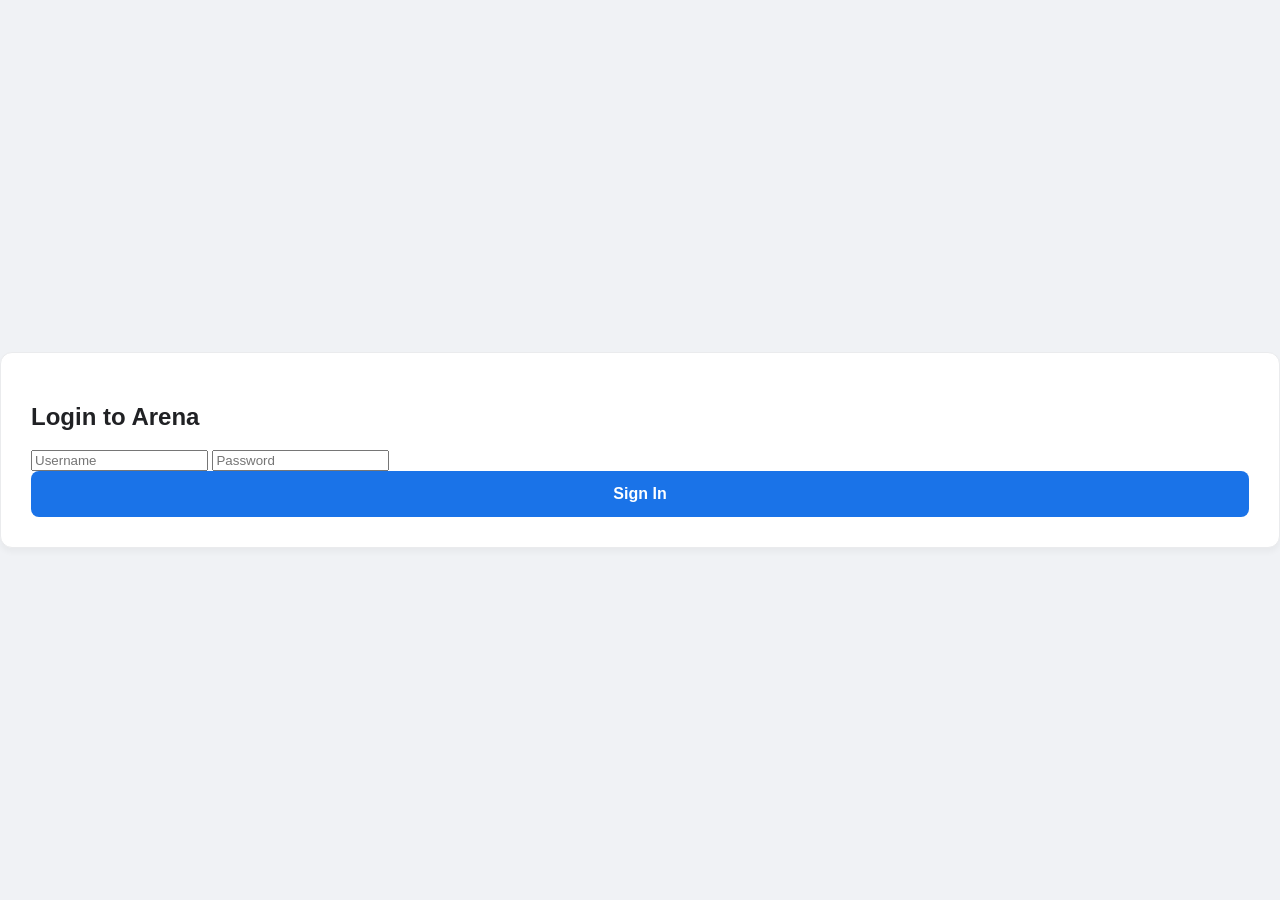
==== static/login.html @ 7637a49f "frontend integration" ====
<!DOCTYPE html>
<html>
<head>
    <title>DSA Arena Login</title>
    <link rel="stylesheet" href="/static/styles.css">
</head>
<body style="display: flex; justify-content: center; align-items: center; height: 100vh;">
    <div class="sidebar" style="width: 350px;">
        <h2>Login to Arena</h2>
        <input type="text" id="username" placeholder="Username">
        <input type="password" id="password" placeholder="Password">
        <button class="btn-primary" onclick="login()">Sign In</button>
    </div>
    <script>
        async function login() {
            const username = document.getElementById('username').value;
            const password = document.getElementById('password').value;
            const res = await fetch(`/login?username=${username}&password=${password}`, { method: 'POST' });
            const data = await res.json();
            if (res.ok) {
                localStorage.setItem('userId', data.user_id);
                window.location.href = "/play";
            } else {
                alert("Login failed!");
            }
        }
    </script>
</body>
</html>
---- static/styles.css ----
body { 
    margin: 0; 
    font-family: 'Inter', 'Segoe UI', Tahoma, Geneva, sans-serif; 
    background-color: #f0f2f5; 
    color: #202124; 
    font-size: 16px; 
}

.navbar { 
    background-color: #ffffff; 
    border-bottom: 1px solid #e0e0e0; 
    padding: 15px 40px; 
    display: flex; 
    justify-content: space-between; 
    align-items: center; 
    box-shadow: 0 2px 4px rgba(0,0,0,0.06); 
}
.navbar h1 { 
    margin: 0; 
    font-size: 26px; 
    color: #1a73e8; 
    font-weight: 800; 
    letter-spacing: 1px; 
}
.nav-links a { 
    margin-left: 30px; 
    text-decoration: none; 
    color: #5f6368; 
    font-weight: 600; 
    font-size: 16px; 
    transition: color 0.2s ease-in-out; 
}
.nav-links a:hover { color: #1a73e8; }

.container { 
    max-width: 1400px; 
    margin: 40px auto; 
    display: flex; 
    gap: 30px; 
    padding: 0 20px; 
}

.sidebar { 
    flex: 1; 
    min-width: 320px; 
    background: white; 
    padding: 30px; 
    border-radius: 12px; 
    border: 1px solid #eaebed; 
    box-shadow: 0 4px 6px rgba(0,0,0,0.04); 
    height: fit-content; 
}
.sidebar h3 { 
    margin-top: 0; 
    font-size: 20px; 
    border-bottom: 2px solid #f0f2f5; 
    padding-bottom: 15px; 
    margin-bottom: 25px; 
    color: #202124; 
}
.form-group { margin-bottom: 20px; }
.form-group label { 
    display: block; 
    font-size: 15px; 
    font-weight: 600; 
    margin-bottom: 8px; 
    color: #5f6368; 
}
.form-group input, .form-group select { 
    width: 100%; 
    padding: 12px 15px; 
    border: 2px solid #dadce0; 
    border-radius: 8px; 
    box-sizing: border-box; 
    font-size: 16px; 
    background-color: #fafafa;
    transition: all 0.2s;
}
.form-group input:focus, .form-group select:focus {
    border-color: #1a73e8;
    background-color: #ffffff;
    outline: none;
}
.btn-primary { 
    width: 100%; 
    padding: 14px; 
    background-color: #1a73e8; 
    color: white; 
    border: none; 
    border-radius: 8px; 
    font-weight: bold; 
    font-size: 16px; 
    cursor: pointer; 
    transition: background-color 0.2s, transform 0.1s; 
}
.btn-primary:hover { 
    background-color: #1557b0; 
    transform: translateY(-1px); 
}
.btn-primary:active { transform: translateY(0); }

.main-content { 
    flex: 3; 
    background: white; 
    padding: 35px 40px; 
    border-radius: 12px; 
    border: 1px solid #eaebed; 
    box-shadow: 0 4px 6px rgba(0,0,0,0.04); 
}
.main-content h2 { margin-top: 0; font-size: 24px; color: #202124; margin-bottom: 15px; }
.main-content p { font-size: 16px; color: #5f6368; line-height: 1.6; }

.cp-table { 
    width: 100%; 
    border-collapse: collapse; 
    margin-top: 25px; 
}
.cp-table th, .cp-table td { 
    border-bottom: 1px solid #eaebed; 
    padding: 18px 15px; 
    text-align: left; 
    font-size: 16px; 
}
.cp-table th { 
    background-color: #f8f9fa; 
    font-weight: 700; 
    color: #5f6368; 
    text-transform: uppercase; 
    font-size: 13px; 
    letter-spacing: 0.5px;
}
.cp-table tr { transition: background-color 0.15s; }
.cp-table tr:nth-child(even) { background-color: #fcfcfc; }
.cp-table tr:hover { background-color: #f1f3f4; } 

#browserArea div {
    max-height: 550px; 
    overflow-y: auto;
    border: 1px solid #eaebed;
    border-radius: 8px;
    margin-top: 20px;
}

.btn-success { background-color: #1e8e3e; color: white; border: none; padding: 12px 25px; border-radius: 8px; cursor: pointer; font-weight: bold; font-size: 16px; transition: 0.2s;}
.btn-danger { background-color: #d93025; color: white; border: none; padding: 12px 25px; border-radius: 8px; cursor: pointer; font-weight: bold; font-size: 16px; transition: 0.2s;}
.btn-success:hover { background-color: #188038; }
.btn-danger:hover { background-color: #c5221f; }
.problem-link { 
    color: #1a73e8; 
    text-decoration: none; 
    font-weight: bold; 
    font-family: 'Consolas', monospace; 
    font-size: 18px; 
}
.problem-link:hover { text-decoration: underline; color: #1557b0; }

.rating-gray { color: #808080; font-weight: 700; }
.rating-green { color: #1e8e3e; font-weight: 700; }
.rating-cyan { color: #03a89e; font-weight: 700; }
.rating-blue { color: #1a73e8; font-weight: 700; }
.rating-purple { color: #a142f4; font-weight: 700; }
.rating-orange { color: #fa7b17; font-weight: 700; }
.rating-red { color: #d93025; font-weight: 700; }

#matchArea, #resultArea { display: none; }
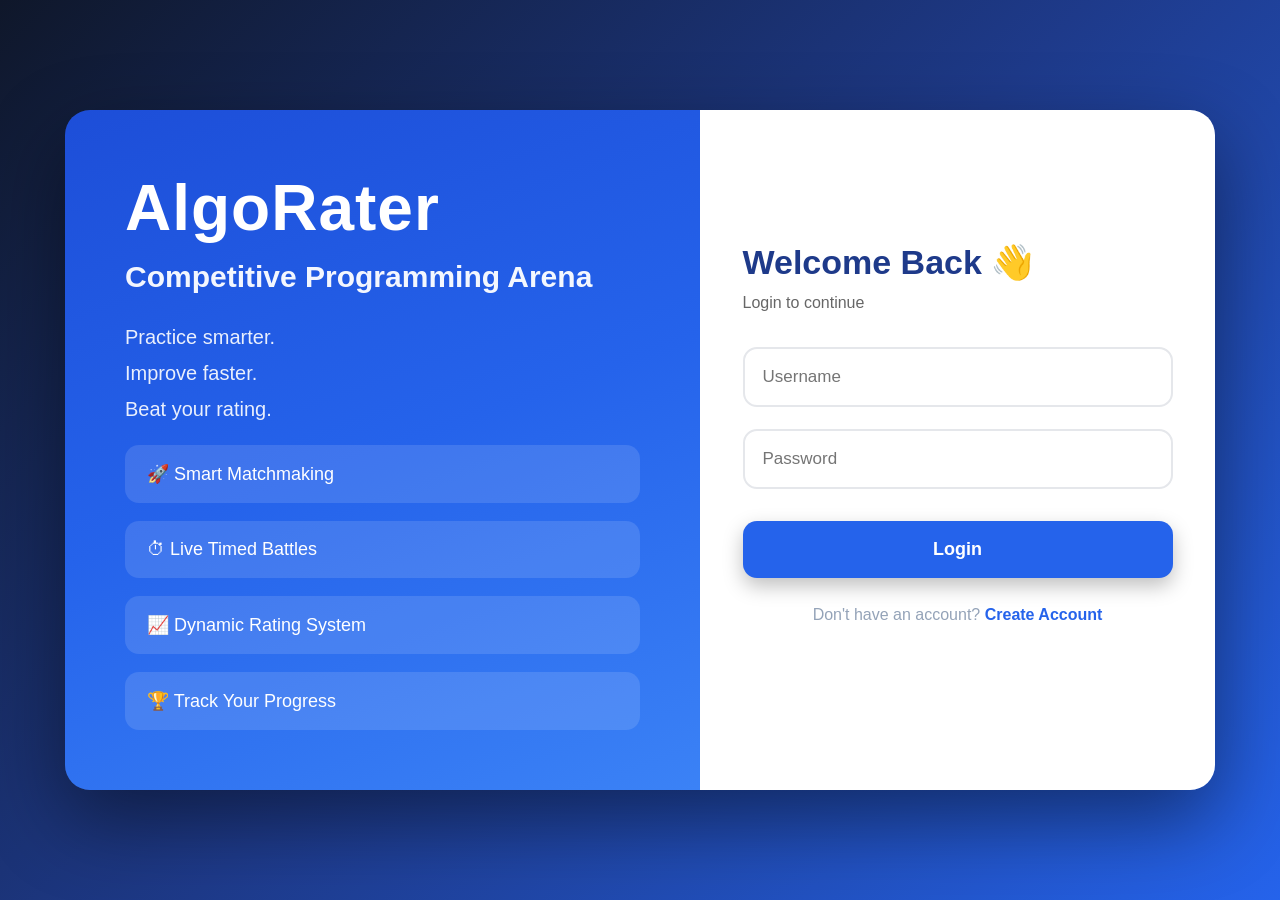
==== commit 8a77534f: "ui" ====
--- a/static/login.html
+++ b/static/login.html
@@ -1,29 +1,168 @@
 <!DOCTYPE html>
-<html>
+<html lang="en">
+
 <head>
-    <title>DSA Arena Login</title>
-    <link rel="stylesheet" href="/static/styles.css">
+
+<meta charset="UTF-8">
+<meta name="viewport" content="width=device-width, initial-scale=1.0">
+
+<title>AlgoRater</title>
+
+<link rel="stylesheet" href="/css/styles.css">
+
 </head>
-<body style="display: flex; justify-content: center; align-items: center; height: 100vh;">
-    <div class="sidebar" style="width: 350px;">
-        <h2>Login to Arena</h2>
-        <input type="text" id="username" placeholder="Username">
-        <input type="password" id="password" placeholder="Password">
-        <button class="btn-primary" onclick="login()">Sign In</button>
+
+<body class="login-body">
+
+<div class="login-page">
+
+    <!-- LEFT SIDE -->
+
+    <div class="login-left">
+
+        <h1>AlgoRater</h1>
+
+        <h2>Competitive Programming Arena</h2>
+
+        <p>
+            Practice smarter.<br>
+            Improve faster.<br>
+            Beat your rating.
+        </p>
+
+        <div class="feature">
+
+            🚀 Smart Matchmaking
+
+        </div>
+
+        <div class="feature">
+
+            ⏱ Live Timed Battles
+
+        </div>
+
+        <div class="feature">
+
+            📈 Dynamic Rating System
+
+        </div>
+
+        <div class="feature">
+
+            🏆 Track Your Progress
+
+        </div>
+
     </div>
-    <script>
-        async function login() {
-            const username = document.getElementById('username').value;
-            const password = document.getElementById('password').value;
-            const res = await fetch(`/login?username=${username}&password=${password}`, { method: 'POST' });
-            const data = await res.json();
-            if (res.ok) {
-                localStorage.setItem('userId', data.user_id);
-                window.location.href = "/play";
-            } else {
-                alert("Login failed!");
-            }
-        }
-    </script>
+
+
+
+    <!-- RIGHT SIDE -->
+
+    <div class="login-right">
+
+        <div class="login-card">
+
+            <!-- LOGIN -->
+
+            <div id="loginForm">
+
+                <h2>Welcome Back 👋</h2>
+
+                <p>Login to continue</p>
+
+                <input
+                id="loginUsername"
+                type="text"
+                placeholder="Username">
+
+                <input
+                id="loginPassword"
+                type="password"
+                placeholder="Password">
+
+                <button
+                class="btn-primary"
+                onclick="handleLogin()">
+
+                Login
+
+                </button>
+
+                <div class="switch-text">
+
+                    Don't have an account?
+
+                    <a href="#"
+                    onclick="showRegister();return false;">
+
+                    Create Account
+
+                    </a>
+
+                </div>
+
+            </div>
+
+
+
+            <!-- REGISTER -->
+
+            <div
+            id="registerForm"
+            style="display:none;">
+
+                <h2>Create Account</h2>
+
+                <p>Start your journey</p>
+
+                <input
+                id="regUsername"
+                placeholder="Username">
+
+                <input
+                id="regPassword"
+                type="password"
+                placeholder="Password">
+
+                <input
+                id="regCfHandle"
+                placeholder="Codeforces Handle">
+
+                <button
+                class="btn-primary"
+                onclick="handleRegister()">
+
+                Register
+
+                </button>
+
+                <div class="switch-text">
+
+                    Already have an account?
+
+                    <a href="#"
+                    onclick="showLogin();return false;">
+
+                    Login
+
+                    </a>
+
+                </div>
+
+            </div>
+
+            <p id="authStatus"></p>
+
+        </div>
+
+    </div>
+
+</div>
+
+<script src="/js/auth.js"></script>
+
 </body>
+
 </html>
--- a/css/styles.css
+++ b/css/styles.css
@@ -0,0 +1,1898 @@
+/* body { 
+    margin: 0; 
+    font-family: 'Inter', 'Segoe UI', Tahoma, Geneva, sans-serif; 
+    background-color: #f0f2f5; 
+    color: #202124; 
+    font-size: 16px; 
+}
+
+.navbar { 
+    background-color: #ffffff; 
+    border-bottom: 1px solid #e0e0e0; 
+    padding: 15px 40px; 
+    display: flex; 
+    justify-content: space-between; 
+    align-items: center; 
+    box-shadow: 0 2px 4px rgba(0,0,0,0.06); 
+}
+.navbar h1 { 
+    margin: 0; 
+    font-size: 26px; 
+    color: #1a73e8; 
+    font-weight: 800; 
+    letter-spacing: 1px; 
+}
+.nav-links a { 
+    margin-left: 30px; 
+    text-decoration: none; 
+    color: #5f6368; 
+    font-weight: 600; 
+    font-size: 16px; 
+    transition: color 0.2s ease-in-out; 
+}
+.nav-links a:hover { color: #1a73e8; }
+
+.container { 
+    max-width: 1400px; 
+    margin: 40px auto; 
+    display: flex; 
+    gap: 30px; 
+    padding: 0 20px; 
+}
+
+.sidebar { 
+    flex: 1; 
+    min-width: 320px; 
+    background: white; 
+    padding: 30px; 
+    border-radius: 12px; 
+    border: 1px solid #eaebed; 
+    box-shadow: 0 4px 6px rgba(0,0,0,0.04); 
+    height: fit-content; 
+}
+.sidebar h3 { 
+    margin-top: 0; 
+    font-size: 20px; 
+    border-bottom: 2px solid #f0f2f5; 
+    padding-bottom: 15px; 
+    margin-bottom: 25px; 
+    color: #202124; 
+}
+.form-group { margin-bottom: 20px; }
+.form-group label { 
+    display: block; 
+    font-size: 15px; 
+    font-weight: 600; 
+    margin-bottom: 8px; 
+    color: #5f6368; 
+}
+.form-group input, .form-group select { 
+    width: 100%; 
+    padding: 12px 15px; 
+    border: 2px solid #dadce0; 
+    border-radius: 8px; 
+    box-sizing: border-box; 
+    font-size: 16px; 
+    background-color: #fafafa;
+    transition: all 0.2s;
+}
+.form-group input:focus, .form-group select:focus {
+    border-color: #1a73e8;
+    background-color: #ffffff;
+    outline: none;
+}
+.btn-primary { 
+    width: 100%; 
+    padding: 14px; 
+    background-color: #1a73e8; 
+    color: white; 
+    border: none; 
+    border-radius: 8px; 
+    font-weight: bold; 
+    font-size: 16px; 
+    cursor: pointer; 
+    transition: background-color 0.2s, transform 0.1s; 
+}
+.btn-primary:hover { 
+    background-color: #1557b0; 
+    transform: translateY(-1px); 
+}
+.btn-primary:active { transform: translateY(0); }
+
+.main-content { 
+    flex: 3; 
+    background: white; 
+    padding: 35px 40px; 
+    border-radius: 12px; 
+    border: 1px solid #eaebed; 
+    box-shadow: 0 4px 6px rgba(0,0,0,0.04); 
+}
+.main-content h2 { margin-top: 0; font-size: 24px; color: #202124; margin-bottom: 15px; }
+.main-content p { font-size: 16px; color: #5f6368; line-height: 1.6; }
+
+.cp-table { 
+    width: 100%; 
+    border-collapse: collapse; 
+    margin-top: 25px; 
+}
+.cp-table th, .cp-table td { 
+    border-bottom: 1px solid #eaebed; 
+    padding: 18px 15px; 
+    text-align: left; 
+    font-size: 16px; 
+}
+.cp-table th { 
+    background-color: #f8f9fa; 
+    font-weight: 700; 
+    color: #5f6368; 
+    text-transform: uppercase; 
+    font-size: 13px; 
+    letter-spacing: 0.5px;
+}
+.cp-table tr { transition: background-color 0.15s; }
+.cp-table tr:nth-child(even) { background-color: #fcfcfc; }
+.cp-table tr:hover { background-color: #f1f3f4; } 
+
+#browserArea div {
+    max-height: 550px; 
+    overflow-y: auto;
+    border: 1px solid #eaebed;
+    border-radius: 8px;
+    margin-top: 20px;
+}
+
+.btn-success { background-color: #1e8e3e; color: white; border: none; padding: 12px 25px; border-radius: 8px; cursor: pointer; font-weight: bold; font-size: 16px; transition: 0.2s;}
+.btn-danger { background-color: #d93025; color: white; border: none; padding: 12px 25px; border-radius: 8px; cursor: pointer; font-weight: bold; font-size: 16px; transition: 0.2s;}
+.btn-success:hover { background-color: #188038; }
+.btn-danger:hover { background-color: #c5221f; }
+.problem-link { 
+    color: #1a73e8; 
+    text-decoration: none; 
+    font-weight: bold; 
+    font-family: 'Consolas', monospace; 
+    font-size: 18px; 
+}
+.problem-link:hover { text-decoration: underline; color: #1557b0; }
+
+.rating-gray { color: #808080; font-weight: 700; }
+.rating-green { color: #1e8e3e; font-weight: 700; }
+.rating-cyan { color: #03a89e; font-weight: 700; }
+.rating-blue { color: #1a73e8; font-weight: 700; }
+.rating-purple { color: #a142f4; font-weight: 700; }
+.rating-orange { color: #fa7b17; font-weight: 700; }
+.rating-red { color: #d93025; font-weight: 700; }
+
+#matchArea, #resultArea { display: none; } */
+
+/* ===========================
+   GOOGLE FONT
+=========================== */
+
+@import url('https://fonts.googleapis.com/css2?family=Poppins:wght@300;400;500;600;700;800&display=swap');
+
+/* ===========================
+   RESET
+=========================== */
+
+*{
+    margin:0;
+    padding:0;
+    box-sizing:border-box;
+}
+
+html{
+    scroll-behavior:smooth;
+}
+
+body{
+
+    font-family:'Poppins',sans-serif;
+
+    background:#0f172a;
+
+    color:#f8fafc;
+
+    min-height:100vh;
+}
+
+
+/* ===========================
+   NAVBAR
+=========================== */
+
+.navbar{
+
+    width:100%;
+
+    height:75px;
+
+    background:#111827;
+
+    display:flex;
+
+    justify-content:space-between;
+
+    align-items:center;
+
+    padding:0 50px;
+
+    border-bottom:1px solid #1f2937;
+
+    position:sticky;
+
+    top:0;
+
+    z-index:1000;
+
+}
+
+.navbar h1{
+
+    color:#3b82f6;
+
+    font-size:30px;
+
+    font-weight:700;
+
+    letter-spacing:1px;
+
+}
+
+.nav-links{
+
+    display:flex;
+
+    align-items:center;
+
+    gap:25px;
+
+}
+
+.nav-links a{
+
+    color:#d1d5db;
+
+    text-decoration:none;
+
+    font-size:16px;
+
+    font-weight:500;
+
+    transition:.3s;
+
+}
+
+.nav-links a:hover{
+
+    color:#3b82f6;
+
+}
+
+.nav-links span{
+
+    margin-left:30px;
+
+    background:#1e293b;
+
+    padding:10px 18px;
+
+    border-radius:30px;
+
+    font-size:15px;
+
+}
+
+
+/* ===========================
+   MAIN CONTAINER
+=========================== */
+
+.container{
+
+    width:95%;
+
+    max-width:1500px;
+
+    margin:40px auto;
+
+    display:grid;
+
+    grid-template-columns:320px 1fr;
+
+    gap:30px;
+
+}
+
+
+/* ===========================
+   SIDEBAR
+=========================== */
+
+.sidebar{
+
+    background:#1e293b;
+
+    border-radius:18px;
+
+    padding:30px;
+
+    border:1px solid #334155;
+
+    box-shadow:0 15px 35px rgba(0,0,0,.35);
+
+}
+
+.sidebar h3{
+
+    font-size:22px;
+
+    margin-bottom:25px;
+
+    color:white;
+
+    border-bottom:1px solid #334155;
+
+    padding-bottom:15px;
+
+}
+
+
+/* ===========================
+   PROFILE CARD
+=========================== */
+
+.profile-card{
+
+    background:#0f172a;
+
+    border-radius:15px;
+
+    padding:20px;
+
+    margin-bottom:30px;
+
+    border:1px solid #334155;
+
+}
+
+.profile-card h2{
+
+    font-size:22px;
+
+    margin-bottom:15px;
+
+    color:#3b82f6;
+
+}
+
+.profile-item{
+
+    margin-bottom:12px;
+
+    display:flex;
+
+    justify-content:space-between;
+
+    align-items:center;
+
+}
+
+.profile-item span:first-child{
+
+    color:#94a3b8;
+
+}
+
+.profile-item span:last-child{
+
+    font-weight:600;
+
+}
+
+
+/* ===========================
+   FORM
+=========================== */
+
+.form-group{
+
+    margin-bottom:22px;
+
+}
+
+.form-group label{
+
+    display:block;
+
+    margin-bottom:8px;
+
+    color:#cbd5e1;
+
+    font-size:14px;
+
+}
+
+.form-group input,
+.form-group select{
+
+    width:100%;
+
+    padding:14px;
+
+    border-radius:10px;
+
+    border:1px solid #334155;
+
+    background:#0f172a;
+
+    color:white;
+
+    font-size:15px;
+
+    outline:none;
+
+    transition:.3s;
+
+}
+
+.form-group input:focus,
+.form-group select:focus{
+
+    border-color:#3b82f6;
+
+    box-shadow:0 0 10px rgba(59,130,246,.4);
+
+}
+
+
+/* ===========================
+   BUTTONS
+=========================== */
+
+.btn-primary{
+
+    width:100%;
+
+    padding:15px;
+
+    border:none;
+
+    border-radius:12px;
+
+    background:#2563eb;
+
+    color:white;
+
+    font-size:16px;
+
+    font-weight:600;
+
+    cursor:pointer;
+
+    transition:.3s;
+
+}
+
+.btn-primary:hover{
+
+    background:#1d4ed8;
+
+    transform:translateY(-2px);
+
+}
+
+.btn-success{
+
+    padding:15px 28px;
+
+    border:none;
+
+    border-radius:12px;
+
+    background:#16a34a;
+
+    color:white;
+
+    cursor:pointer;
+
+    font-size:15px;
+
+    font-weight:600;
+
+    transition:.3s;
+
+}
+
+.btn-success:hover{
+
+    background:#15803d;
+
+}
+
+.btn-danger{
+
+    padding:15px 28px;
+
+    border:none;
+
+    border-radius:12px;
+
+    background:#dc2626;
+
+    color:white;
+
+    cursor:pointer;
+
+    font-size:15px;
+
+    font-weight:600;
+
+    transition:.3s;
+
+}
+
+.btn-danger:hover{
+
+    background:#b91c1c;
+
+}
+/* ==========================================
+   MAIN CONTENT
+========================================== */
+
+.main-content{
+
+    background:#1e293b;
+
+    border-radius:18px;
+
+    padding:35px;
+
+    border:1px solid #334155;
+
+    box-shadow:0 15px 35px rgba(0,0,0,.35);
+
+}
+
+.view-panel{
+
+    animation:fadeIn .4s ease;
+
+}
+
+.main-content h2{
+
+    font-size:30px;
+
+    margin-bottom:15px;
+
+    color:white;
+
+}
+
+.main-content p{
+
+    color:#94a3b8;
+
+    line-height:1.8;
+
+    font-size:16px;
+
+}
+
+
+/* ==========================================
+   STATUS MESSAGE
+========================================== */
+
+.status-msg{
+
+    margin-top:20px;
+
+    font-weight:600;
+
+    font-size:15px;
+
+}
+
+
+/* ==========================================
+   TABLES
+========================================== */
+
+.table-container{
+
+    overflow-x:auto;
+
+    margin-top:25px;
+
+}
+
+.cp-table{
+
+    width:100%;
+
+    border-collapse:collapse;
+
+    border-radius:12px;
+
+    overflow:hidden;
+
+}
+
+.cp-table thead{
+
+    background:#2563eb;
+
+}
+
+.cp-table th{
+
+    color:white;
+
+    padding:16px;
+
+    text-align:left;
+
+    font-weight:600;
+
+}
+
+.cp-table td{
+
+    padding:16px;
+
+    border-bottom:1px solid #334155;
+
+    color:#e2e8f0;
+
+}
+
+.cp-table tbody tr{
+
+    transition:.25s;
+
+}
+
+.cp-table tbody tr:hover{
+
+    background:#273549;
+
+}
+
+
+/* ==========================================
+   MATCH CARD
+========================================== */
+
+.match-card{
+
+    background:#0f172a;
+
+    border:1px solid #334155;
+
+    border-radius:18px;
+
+    padding:30px;
+
+    margin-top:20px;
+
+}
+
+.match-card h2{
+
+    color:#ef4444;
+
+}
+
+.problem-link{
+
+    color:#60a5fa;
+
+    text-decoration:none;
+
+    font-weight:600;
+
+    font-size:18px;
+
+}
+
+.problem-link:hover{
+
+    text-decoration:underline;
+
+}
+
+.action-bar{
+
+    display:flex;
+
+    gap:20px;
+
+    margin-top:35px;
+
+    flex-wrap:wrap;
+
+}
+
+
+/* ==========================================
+   RESULT CARD
+========================================== */
+
+.result-card{
+
+    background:#0f172a;
+
+    border-radius:18px;
+
+    border:1px solid #334155;
+
+    padding:30px;
+
+}
+
+
+/* ==========================================
+   LOGIN / REGISTER PAGE
+========================================== */
+
+.auth-page{
+
+    min-height:100vh;
+
+    display:flex;
+
+    justify-content:center;
+
+    align-items:center;
+
+    background:linear-gradient(
+        135deg,
+        #0f172a,
+        #111827,
+        #1e293b
+    );
+
+}
+
+.auth-container{
+
+    width:420px;
+
+    background:#1e293b;
+
+    padding:40px;
+
+    border-radius:20px;
+
+    border:1px solid #334155;
+
+    box-shadow:0 25px 60px rgba(0,0,0,.45);
+
+}
+
+.auth-container h1{
+
+    text-align:center;
+
+    color:#3b82f6;
+
+    margin-bottom:10px;
+
+}
+
+.auth-container p{
+
+    text-align:center;
+
+    color:#94a3b8;
+
+    margin-bottom:30px;
+
+}
+
+.auth-form{
+
+    display:none;
+
+}
+
+.auth-form.active{
+
+    display:block;
+
+}
+
+.auth-form input{
+
+    width:100%;
+
+    margin-bottom:18px;
+
+    padding:15px;
+
+    border-radius:10px;
+
+    border:1px solid #334155;
+
+    background:#0f172a;
+
+    color:white;
+
+    font-size:15px;
+
+}
+
+.auth-form input:focus{
+
+    border-color:#3b82f6;
+
+    outline:none;
+
+}
+
+
+/* ==========================================
+   LOGIN / REGISTER BUTTONS
+========================================== */
+
+.tabs{
+
+    display:flex;
+
+    margin-bottom:30px;
+
+}
+
+.tab-btn{
+
+    flex:1;
+
+    padding:14px;
+
+    background:#111827;
+
+    border:none;
+
+    color:#cbd5e1;
+
+    cursor:pointer;
+
+    font-size:15px;
+
+    transition:.3s;
+
+}
+
+.tab-btn:first-child{
+
+    border-radius:10px 0 0 10px;
+
+}
+
+.tab-btn:last-child{
+
+    border-radius:0 10px 10px 0;
+
+}
+
+.tab-btn.active{
+
+    background:#2563eb;
+
+    color:white;
+
+}
+
+
+/* ==========================================
+   SMALL TEXT
+========================================== */
+
+small{
+
+    color:#94a3b8;
+
+}
+
+
+/* ==========================================
+   LINKS
+========================================== */
+
+a{
+
+    transition:.3s;
+
+}
+
+a:hover{
+
+    opacity:.9;
+
+}
+
+
+/* ==========================================
+   ANIMATION
+========================================== */
+
+@keyframes fadeIn{
+
+    from{
+
+        opacity:0;
+
+        transform:translateY(15px);
+
+    }
+
+    to{
+
+        opacity:1;
+
+        transform:translateY(0);
+
+    }
+
+}
+
+/* ==========================================
+   CODEFORCES RATING COLORS
+========================================== */
+
+/* CODEFORCES RATING COLORS */
+
+.rating-gray{
+    color:#808080 !important;
+    font-weight:700;
+}
+
+.rating-green{
+    color:#008000 !important;
+    font-weight:700;
+}
+
+.rating-cyan{
+    color:#03A89E !important;
+    font-weight:700;
+}
+
+.rating-blue{
+    color:#0000FF !important;
+    font-weight:700;
+}
+
+.rating-violet{
+    color:#AA00AA !important;
+    font-weight:700;
+}
+
+.rating-orange{
+    color:#FF8C00 !important;
+    font-weight:700;
+}
+
+.rating-red{
+    color:#FF0000 !important;
+    font-weight:700;
+}
+
+/* ==========================================
+   TIMER
+========================================== */
+
+#ui-time{
+
+    font-size:30px;
+
+    font-weight:700;
+
+    letter-spacing:1px;
+
+}
+
+.timer-green{
+
+    color:#22C55E;
+
+}
+
+.timer-red{
+
+    color:#EF4444;
+
+    animation:blink 1s infinite;
+
+}
+
+@keyframes blink{
+
+    50%{
+
+        opacity:.4;
+
+    }
+
+}
+
+
+/* ==========================================
+   PROFILE PAGE
+========================================== */
+
+.profile-container{
+
+    display:grid;
+
+    grid-template-columns:350px 1fr;
+
+    gap:30px;
+
+}
+
+.profile-card{
+
+    background:#111827;
+
+    border-radius:18px;
+
+    padding:30px;
+
+    border:1px solid #334155;
+
+}
+
+.profile-card img{
+
+    width:110px;
+
+    height:110px;
+
+    border-radius:50%;
+
+    display:block;
+
+    margin:auto;
+
+    margin-bottom:20px;
+
+}
+
+.profile-card h2{
+
+    text-align:center;
+
+    margin-bottom:25px;
+
+}
+
+.profile-info{
+
+    margin-bottom:18px;
+
+    display:flex;
+
+    justify-content:space-between;
+
+}
+
+.profile-info span:first-child{
+
+    color:#94A3B8;
+
+}
+
+.profile-info span:last-child{
+
+    font-weight:600;
+
+}
+
+
+/* ==========================================
+   LEADERBOARD
+========================================== */
+
+.leaderboard-card{
+
+    background:#111827;
+
+    padding:30px;
+
+    border-radius:20px;
+
+    border:1px solid #334155;
+
+}
+
+.rank-1{
+
+    color:#FFD700;
+
+    font-weight:bold;
+
+}
+
+.rank-2{
+
+    color:#C0C0C0;
+
+    font-weight:bold;
+
+}
+
+.rank-3{
+
+    color:#CD7F32;
+
+    font-weight:bold;
+
+}
+
+
+/* ==========================================
+   WELCOME PANEL
+========================================== */
+
+#welcomeArea{
+
+    display:flex;
+
+    justify-content:center;
+
+    align-items:center;
+
+    flex-direction:column;
+
+    min-height:400px;
+
+    text-align:center;
+
+}
+
+#welcomeArea h2{
+
+    font-size:42px;
+
+    margin-bottom:20px;
+
+}
+
+#welcomeArea p{
+
+    font-size:18px;
+
+    max-width:650px;
+
+}
+
+
+/* ==========================================
+   MATCH COMPLETE
+========================================== */
+
+#resultArea{
+
+    text-align:center;
+
+}
+
+#resultArea h2{
+
+    color:#22C55E;
+
+}
+
+#res-new{
+
+    font-size:34px;
+
+    font-weight:bold;
+
+}
+
+
+/* ==========================================
+   SCROLLBAR
+========================================== */
+
+::-webkit-scrollbar{
+
+    width:8px;
+
+}
+
+::-webkit-scrollbar-track{
+
+    background:#111827;
+
+}
+
+::-webkit-scrollbar-thumb{
+
+    background:#3B82F6;
+
+    border-radius:20px;
+
+}
+
+::-webkit-scrollbar-thumb:hover{
+
+    background:#2563EB;
+
+}
+
+
+/* ==========================================
+   RESPONSIVE
+========================================== */
+
+@media(max-width:1100px){
+
+.container{
+
+grid-template-columns:1fr;
+
+}
+
+.profile-container{
+
+grid-template-columns:1fr;
+
+}
+
+.navbar{
+
+padding:20px;
+
+flex-direction:column;
+
+height:auto;
+
+gap:15px;
+
+}
+
+.nav-links{
+
+flex-wrap:wrap;
+
+justify-content:center;
+
+}
+
+}
+
+@media(max-width:700px){
+
+.main-content{
+
+padding:20px;
+
+}
+
+.sidebar{
+
+padding:20px;
+
+}
+
+.action-bar{
+
+flex-direction:column;
+
+}
+
+.btn-success,
+.btn-danger{
+
+width:100%;
+
+}
+
+#welcomeArea h2{
+
+font-size:30px;
+
+}
+
+}
+
+
+/* ==========================================
+   NICE HOVER EFFECTS
+========================================== */
+
+.sidebar,
+.main-content,
+.profile-card,
+.result-card,
+.leaderboard-card{
+
+transition:.3s;
+
+}
+
+.sidebar:hover,
+.main-content:hover{
+
+transform:translateY(-3px);
+
+box-shadow:0 20px 45px rgba(0,0,0,.35);
+
+}
+
+.btn-primary,
+.btn-success,
+.btn-danger{
+
+box-shadow:0 8px 20px rgba(0,0,0,.25);
+
+}
+
+.btn-primary:hover,
+.btn-success:hover,
+.btn-danger:hover{
+
+box-shadow:0 12px 30px rgba(0,0,0,.4);
+
+}
+
+
+/* ==========================================
+   FOOTER
+========================================== */
+
+footer{
+
+margin-top:50px;
+
+padding:20px;
+
+text-align:center;
+
+color:#94A3B8;
+
+font-size:14px;
+
+}
+.switch-text{
+    text-align:center;
+    margin-top:25px;
+    color:#94a3b8;
+}
+
+
+.link-btn{
+
+    background:none;
+
+    border:none;
+
+    color:#3b82f6;
+
+    cursor:pointer;
+
+    font-weight:600;
+
+    font-size:15px;
+
+}
+
+
+.auth-container{
+
+    width:420px;
+
+}
+
+
+.auth-container h1{
+
+    font-size:40px;
+
+    text-align:center;
+
+}
+
+
+.auth-container p{
+
+    text-align:center;
+
+}
+
+.auth-form{
+    display:none;
+}
+
+.auth-form.active{
+    display:block;
+}
+
+/* ==========================================
+   END OF FILE
+========================================== */
+
+/* ===========================
+        LOGIN PAGE
+=========================== */
+
+.login-body{
+
+margin:0;
+
+font-family:'Segoe UI',sans-serif;
+
+height:100vh;
+
+background:linear-gradient(135deg,#0f172a,#1e3a8a,#2563eb);
+
+display:flex;
+
+justify-content:center;
+
+align-items:center;
+
+overflow:hidden;
+
+}
+
+.login-page{
+
+width:1150px;
+
+height:680px;
+
+background:rgba(255,255,255,.06);
+
+backdrop-filter:blur(25px);
+
+border-radius:25px;
+
+display:flex;
+
+overflow:hidden;
+
+box-shadow:0 30px 80px rgba(0,0,0,.45);
+
+animation:fadeIn .8s ease;
+
+}
+
+
+
+/* LEFT SIDE */
+
+.login-left{
+
+flex:1;
+
+padding:70px 60px;
+
+color:white;
+
+display:flex;
+
+flex-direction:column;
+
+justify-content:center;
+
+background:linear-gradient(160deg,#1d4ed8,#2563eb,#3b82f6);
+
+}
+
+.login-left h1{
+
+font-size:64px;
+
+margin:0;
+
+font-weight:800;
+
+letter-spacing:1px;
+
+}
+
+.login-left h2{
+
+margin-top:15px;
+
+font-size:30px;
+
+font-weight:600;
+
+opacity:.95;
+
+}
+
+.login-left p{
+
+margin-top:25px;
+
+font-size:20px;
+
+line-height:1.8;
+
+opacity:.9;
+
+}
+
+.feature{
+
+margin-top:18px;
+
+padding:18px 22px;
+
+border-radius:14px;
+
+background:rgba(255,255,255,.12);
+
+font-size:18px;
+
+transition:.3s;
+
+}
+
+.feature:hover{
+
+transform:translateX(12px);
+
+background:rgba(255,255,255,.20);
+
+}
+
+
+
+/* RIGHT SIDE */
+
+.login-right{
+
+flex:1;
+
+display:flex;
+
+justify-content:center;
+
+align-items:center;
+
+background:#ffffff;
+
+}
+
+.login-card{
+
+width:430px;
+
+animation:slideUp .7s;
+
+}
+
+.login-card h2{
+
+margin:0;
+
+font-size:34px;
+
+color:#1e3a8a;
+
+}
+
+.login-card p{
+
+color:#666;
+
+margin:12px 0 35px;
+
+}
+
+
+
+.login-card input{
+
+width:100%;
+
+padding:18px;
+
+margin-bottom:22px;
+
+border-radius:14px;
+
+border:2px solid #e5e7eb;
+
+font-size:17px;
+
+transition:.3s;
+
+box-sizing:border-box;
+
+}
+
+.login-card input:focus{
+
+outline:none;
+
+border-color:#2563eb;
+
+box-shadow:0 0 0 5px rgba(37,99,235,.12);
+
+}
+
+
+
+.login-card button{
+
+width:100%;
+
+padding:18px;
+
+font-size:18px;
+
+margin-top:10px;
+
+border-radius:14px;
+
+}
+
+
+
+.switch-text{
+
+text-align:center;
+
+margin-top:28px;
+
+font-size:16px;
+
+}
+
+
+
+.switch-text a{
+
+color:#2563eb;
+
+font-weight:700;
+
+text-decoration:none;
+
+}
+
+.switch-text a:hover{
+
+text-decoration:underline;
+
+}
+
+
+
+#authStatus{
+
+margin-top:25px;
+
+text-align:center;
+
+font-weight:bold;
+
+color:#ef4444;
+
+}
+
+
+
+/* Animations */
+
+@keyframes slideUp{
+
+from{
+
+opacity:0;
+
+transform:translateY(45px);
+
+}
+
+to{
+
+opacity:1;
+
+transform:translateY(0);
+
+}
+
+}
+
+
+
+@keyframes fadeIn{
+
+from{
+
+opacity:0;
+
+}
+
+to{
+
+opacity:1;
+
+}
+
+}
+
+
+
+/* Responsive */
+
+@media(max-width:900px){
+
+.login-page{
+
+width:95%;
+
+height:auto;
+
+flex-direction:column;
+
+}
+
+.login-left{
+
+padding:40px;
+
+text-align:center;
+
+}
+
+.login-left h1{
+
+font-size:48px;
+
+}
+
+.login-right{
+
+padding:40px 0;
+
+}
+
+.login-card{
+
+width:90%;
+
+}
+
+}
+
+.rating-gray{
+    color:#808080;
+    font-weight:bold;
+}
+
+.rating-green{
+    color:#00a000;
+    font-weight:bold;
+}
+
+.rating-cyan{
+    color:#03a89e;
+    font-weight:bold;
+}
+
+.rating-blue{
+    color:#0000ff;
+    font-weight:bold;
+}
+
+.rating-violet{
+    color:#aa00aa;
+    font-weight:bold;
+}
+
+.rating-orange{
+    color:#ff8c00;
+    font-weight:bold;
+}
+
+/* =========================
+   PROFILE STATISTICS FIX
+========================= */
+
+.profile-container{
+    display:flex;
+    justify-content:center;
+    gap:30px;
+    width:90%;
+    margin:40px auto;
+}
+
+
+.profile-card{
+
+    width:450px;
+
+}
+
+
+.profile-info{
+
+    display:flex;
+    justify-content:space-between;
+    align-items:center;
+
+    padding:12px 5px;
+
+    margin-bottom:10px;
+
+}
+
+
+.profile-info span:first-child{
+
+    color:#94a3b8;
+    text-align:left;
+
+}
+
+
+.profile-info span:last-child{
+
+    color:white;
+    font-weight:600;
+    text-align:right;
+
+}
+
+
+/* Match history table */
+
+.profile-card .cp-table{
+
+    width:100%;
+
+}
+
+
+.profile-card .cp-table th,
+.profile-card .cp-table td{
+
+    padding:14px 12px;
+
+    text-align:left;
+
+}
+
+
+.profile-card .cp-table td:nth-child(3){
+
+    text-align:center;
+
+}
+
+
+/* Statistics headings */
+
+.profile-card h2{
+
+    margin-top:25px;
+
+    margin-bottom:20px;
+
+    text-align:left;
+
+}
+
+.history-table{
+
+    margin-top:20px;
+
+}
+
+
+.history-table td{
+
+    height:60px;
+
+}
